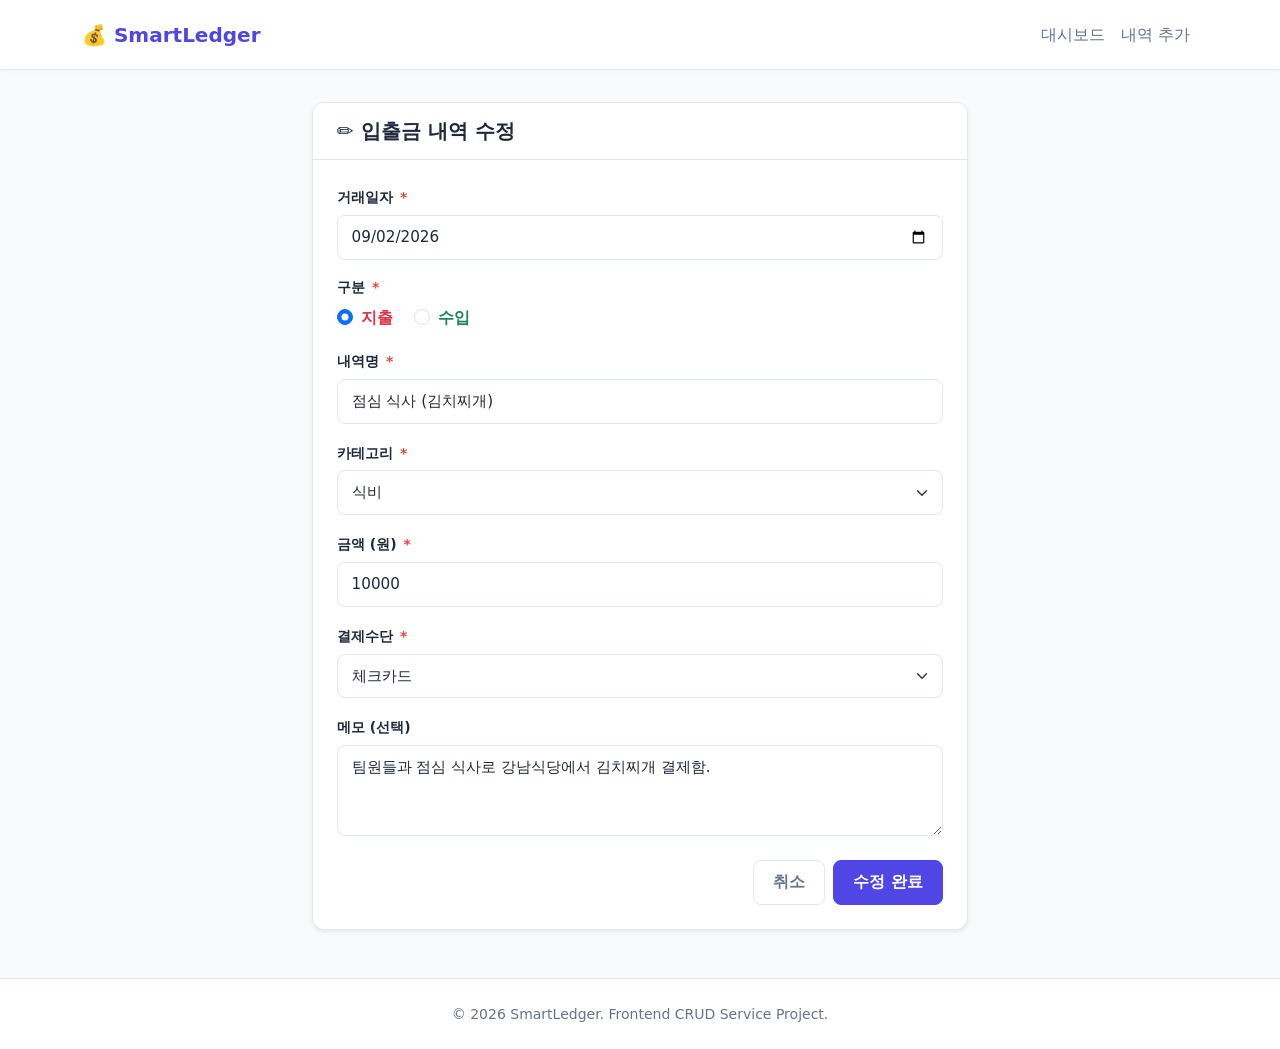
==== edit.html @ 36672fe5 "edit html done" ====
<!DOCTYPE html>
<html lang="ko">
<head>
  <meta charset="UTF-8">
  <meta name="viewport" content="width=device-width, initial-scale=1.0">
  <title>스마트 개인 가계부 - 내역 수정</title>
  <link href="https://cdn.jsdelivr.net/npm/bootstrap@5.3.3/dist/css/bootstrap.min.css" rel="stylesheet">
  <link rel="stylesheet" href="my.css">
</head>
<body>
  <nav class="navbar navbar-expand-lg">
    <div class="container">
      <a class="navbar-brand" href="index.html">💰 SmartLedger</a>
      <button class="navbar-toggler" type="button" data-bs-toggle="collapse" data-bs-target="#navbarNav">
        <span class="navbar-toggler-icon"></span>
      </button>
      <div class="collapse navbar-collapse" id="navbarNav">
        <ul class="navbar-nav ms-auto">
          <li class="nav-item"><a class="nav-link" href="index.html">대시보드</a></li>
          <li class="nav-item"><a class="nav-link" href="add.html">내역 추가</a></li>
        </ul>
      </div>
    </div>
  </nav>
  <main class="main-wrapper">
    <div class="container" style="max-width: 680px;">
      <div class="card shadow-sm">
        <div class="card-header bg-white py-3">
          <h5 class="fw-bold m-0">✏️ 입출금 내역 수정</h5>
        </div>
        <div class="card-body p-4">
          
          <form id="edit-form" novalidate>
            <div class="mb-3">
              <label for="date" class="form-label">거래일자 <span class="required-mark">*</span></label>
              <input type="date" class="form-control" id="date" value="2026-09-02" required>
              <div class="invalid-feedback">거래일자를 선택해 주세요.</div>
            </div>
            <div class="mb-3">
              <label class="form-label d-block">구분 <span class="required-mark">*</span></label>
              <div class="form-check form-check-inline">
                <input class="form-check-input" type="radio" name="type" id="type-expense" value="expense" checked>
                <label class="form-check-label text-danger fw-bold" for="type-expense">지출</label>
              </div>
              <div class="form-check form-check-inline">
                <input class="form-check-input" type="radio" name="type" id="type-income" value="income">
                <label class="form-check-label text-success fw-bold" for="type-income">수입</label>
              </div>
            </div>
            <div class="mb-3">
              <label for="title" class="form-label">내역명 <span class="required-mark">*</span></label>
              <input type="text" class="form-control" id="title" value="점심 식사 (김치찌개)" required>
              <div class="invalid-feedback">내역명을 입력해 주세요. (최소 2자 이상)</div>
            </div>
            <div class="mb-3">
              <label for="category" class="form-label">카테고리 <span class="required-mark">*</span></label>
              <select class="form-select" id="category" required>
                <option value="" disabled>카테고리를 선택하세요</option>
                <option value="식비" selected>식비</option>
                <option value="교통">교통</option>
                <option value="쇼핑/교양">쇼핑/교양</option>
                <option value="주거/통신">주거/통신</option>
                <option value="급여">급여</option>
                <option value="기타">기타</option>
              </select>
              <div class="invalid-feedback">카테고리를 선택해 주세요.</div>
            </div>
            <div class="mb-3">
              <label for="amount" class="form-label">금액 (원) <span class="required-mark">*</span></label>
              <input type="number" class="form-control" id="amount" value="10000" min="1" required>
              <div class="invalid-feedback">1원 이상의 올바른 금액을 입력해 주세요.</div>
            </div>
            <div class="mb-3">
              <label for="method" class="form-label">결제수단 <span class="required-mark">*</span></label>
              <select class="form-select" id="method" required>
                <option value="" disabled>결제수단을 선택하세요</option>
                <option value="신용카드">신용카드</option>
                <option value="체크카드" selected>체크카드</option>
                <option value="계좌이체">계좌이체</option>
                <option value="현금">현금</option>
              </select>
              <div class="invalid-feedback">결제수단을 선택해 주세요.</div>
            </div>
            <div class="mb-4">
              <label for="memo" class="form-label">메모 (선택)</label>
              <textarea class="form-control" id="memo" rows="3">팀원들과 점심 식사로 강남식당에서 김치찌개 결제함.</textarea>
            </div>
            <div class="d-flex justify-content-end gap-2">
              <a href="view.html" class="btn btn-outline-secondary">취소</a>
              <button type="submit" class="btn btn-primary">수정 완료</button>
            </div>

          </form>

        </div>
      </div>

    </div>
  </main>

  <footer class="text-center">
    <div class="container">
      <p class="mb-0">© 2026 SmartLedger. Frontend CRUD Service Project.</p>
    </div>
  </footer>

  <script src="https://cdn.jsdelivr.net/npm/bootstrap@5.3.3/dist/js/bootstrap.bundle.min.js"></script>
  <script>
    document.getElementById('edit-form').addEventListener('submit', function(event) {
      event.preventDefault(); 

      const date = document.getElementById('date');
      const title = document.getElementById('title');
      const category = document.getElementById('category');
      const amount = document.getElementById('amount');
      const method = document.getElementById('method');

      let isValid = true;
      if (!date.value) {
        date.classList.add('is-invalid');
        isValid = false;
      } else {
        date.classList.remove('is-invalid');
        date.classList.add('is-valid');
      }

      if (!title.value.trim() || title.value.trim().length < 2) {
        title.classList.add('is-invalid');
        isValid = false;
      } else {
        title.classList.remove('is-invalid');
        title.classList.add('is-valid');
      }
      if (!category.value) {
        category.classList.add('is-invalid');
        isValid = false;
      } else {
        category.classList.remove('is-invalid');
        category.classList.add('is-valid');
      }
      if (!amount.value || Number(amount.value) <= 0) {
        amount.classList.add('is-invalid');
        isValid = false;
      } else {
        amount.classList.remove('is-invalid');
        amount.classList.add('is-valid');
      }

      if (!method.value) {
        method.classList.add('is-invalid');
        isValid = false;
      } else {
        method.classList.remove('is-invalid');
        method.classList.add('is-valid');
      }
      if (isValid) {
        const isConfirmed = confirm('수정한 내용을 저장하시겠습니까?');
        if (isConfirmed) {
          alert('게시물이 수정되었습니다.');
          window.location.href = 'index.html'; 
        }
      }
    });
  </script>
</body>
</html>
---- my.css ----
/* ==========================================================================
   1. Global Root Variables & Reset
   ========================================================================== */
:root {
  --primary-color: #4f46e5;       /* 트렌디한 인디고 블루 */
  --primary-hover: #4338ca;
  --income-color: #10b981;        /* 수입: 에메랄드 그린 */
  --expense-color: #ef4444;       /* 지출: 코랄 레드 */
  --bg-color: #f8fafc;            /* 소프트 슬레이트 배경 */
  --card-bg: #ffffff;
  --text-primary: #1e293b;
  --text-muted: #64748b;
  --border-color: #e2e8f0;
  --radius-sm: 8px;
  --radius-md: 12px;
  --radius-lg: 16px;
  --shadow-sm: 0 1px 3px rgba(0, 0, 0, 0.05);
  --shadow-md: 0 4px 12px rgba(0, 0, 0, 0.05);
  --shadow-lg: 0 10px 25px -5px rgba(0, 0, 0, 0.08);
}

body {
  font-family: 'Pretendard', -apple-system, BlinkMacSystemFont, system-ui, Roboto, sans-serif;
  background-color: var(--bg-color);
  color: var(--text-primary);
  line-height: 1.6;
  min-height: 100vh;
  display: flex;
  flex-direction: column;
}

/* ==========================================================================
   2. Page Layout & Wrapper
   ========================================================================== */
.main-wrapper {
  flex: 1;
  padding-top: 2rem;
  padding-bottom: 3rem;
}

/* ==========================================================================
   3. Header & Navigation
   ========================================================================== */
.navbar {
  background-color: var(--card-bg) !important;
  box-shadow: var(--shadow-sm);
  border-bottom: 1px solid var(--border-color);
  padding: 0.85rem 0;
}

.navbar-brand {
  font-weight: 700;
  font-size: 1.25rem;
  color: var(--primary-color) !important;
  display: flex;
  align-items: center;
  gap: 0.5rem;
}

.nav-link {
  font-weight: 500;
  color: var(--text-muted) !important;
  transition: color 0.2s ease;
}

.nav-link:hover,
.nav-link.active {
  color: var(--primary-color) !important;
}

/* ==========================================================================
   4. Card Component (대시보드 요약 및 Form 감싸기)
   ========================================================================== */
.card {
  background-color: var(--card-bg);
  border: 1px solid var(--border-color);
  border-radius: var(--radius-md);
  box-shadow: var(--shadow-sm);
  transition: transform 0.2s ease, box-shadow 0.2s ease;
  overflow: hidden;
}

.card:hover {
  box-shadow: var(--shadow-md);
}

.card-header {
  background-color: transparent;
  border-bottom: 1px solid var(--border-color);
  padding: 1.25rem 1.5rem;
  font-weight: 700;
  color: var(--text-primary);
}

.card-body {
  padding: 1.5rem;
}

/* 수입/지출 카드 대시보드 커스텀 */
.stat-card {
  border-left: 4px solid var(--border-color);
}
.stat-card.income { border-left-color: var(--income-color); }
.stat-card.expense { border-left-color: var(--expense-color); }

.stat-amount {
  font-size: 1.75rem;
  font-weight: 700;
  letter-spacing: -0.5px;
}
.stat-amount.income { color: var(--income-color); }
.stat-amount.expense { color: var(--expense-color); }

/* ==========================================================================
   5. Form Controls (Input, Select, Textarea)
   ========================================================================== */
.form-label {
  font-size: 0.875rem;
  font-weight: 600;
  color: var(--text-primary);
  margin-bottom: 0.4rem;
}

.form-control,
.form-select {
  border: 1px solid var(--border-color);
  border-radius: var(--radius-sm);
  padding: 0.625rem 0.85rem;
  font-size: 0.95rem;
  color: var(--text-primary);
  background-color: #ffffff;
  transition: border-color 0.2s ease, box-shadow 0.2s ease;
}

.form-control:focus,
.form-select:focus {
  border-color: var(--primary-color);
  box-shadow: 0 0 0 3px rgba(79, 70, 229, 0.15);
  outline: none;
}

/* 필수 입력 마크 (*) */
.required-mark {
  color: var(--expense-color);
  margin-left: 2px;
}

/* Validation 에러 메세지 스타일 */
.invalid-feedback {
  font-size: 0.8rem;
  margin-top: 0.3rem;
}

/* ==========================================================================
   6. Buttons (CRUD 주요 액션 버튼)
   ========================================================================== */
.btn {
  font-weight: 600;
  border-radius: var(--radius-sm);
  padding: 0.6rem 1.2rem;
  transition: all 0.2s ease;
}

.btn-primary {
  background-color: var(--primary-color);
  border-color: var(--primary-color);
}

.btn-primary:hover,
.btn-primary:focus {
  background-color: var(--primary-hover);
  border-color: var(--primary-hover);
  transform: translateY(-1px);
}

.btn-outline-secondary {
  border-color: var(--border-color);
  color: var(--text-muted);
}

.btn-outline-secondary:hover {
  background-color: #f1f5f9;
  color: var(--text-primary);
  border-color: var(--border-color);
}

/* ==========================================================================
   7. Table / List (가계부 목록)
   ========================================================================== */
.table-responsive {
  border-radius: var(--radius-md);
  box-shadow: var(--shadow-sm);
  background-color: var(--card-bg);
  border: 1px solid var(--border-color);
}

.table {
  margin-bottom: 0;
  vertical-align: middle;
}

.table thead th {
  background-color: #f1f5f9;
  color: var(--text-muted);
  font-weight: 600;
  font-size: 0.85rem;
  text-transform: uppercase;
  letter-spacing: 0.5px;
  padding: 1rem;
  border-bottom: 1px solid var(--border-color);
}

.table tbody td {
  padding: 1rem;
  border-bottom: 1px solid var(--border-color);
  color: var(--text-primary);
  font-size: 0.95rem;
}

.table tbody tr:last-child td {
  border-bottom: none;
}

.table-hover tbody tr:hover {
  background-color: #f8fafc;
  cursor: pointer;
}

/* 뱃지 스타일 (수입/지출, 카테고리) */
.badge-income {
  background-color: rgba(16, 185, 129, 0.1);
  color: var(--income-color);
  font-weight: 600;
  padding: 0.35em 0.65em;
  border-radius: 6px;
}

.badge-expense {
  background-color: rgba(239, 68, 68, 0.1);
  color: var(--expense-color);
  font-weight: 600;
  padding: 0.35em 0.65em;
  border-radius: 6px;
}

/* ==========================================================================
   8. Footer
   ========================================================================== */
footer {
  background-color: var(--card-bg);
  border-top: 1px solid var(--border-color);
  padding: 1.5rem 0;
  margin-top: auto;
  color: var(--text-muted);
  font-size: 0.875rem;
}

/* ==========================================================================
   9. Responsive Web Design (RWD Media Queries)
   ========================================================================== */
@media (max-width: 768px) {
  .main-wrapper {
    padding-top: 1rem;
  }
  
  .card-body {
    padding: 1rem;
  }

  .stat-amount {
    font-size: 1.35rem;
  }

  .btn {
    width: 100%; /* 모바일에서 버튼 너비 전체 차지 */
    margin-bottom: 0.5rem;
  }

  /* 테이블 글자 크기 및 패딩 조절 */
  .table tbody td, .table thead th {
    padding: 0.75rem 0.5rem;
    font-size: 0.85rem;
  }
}
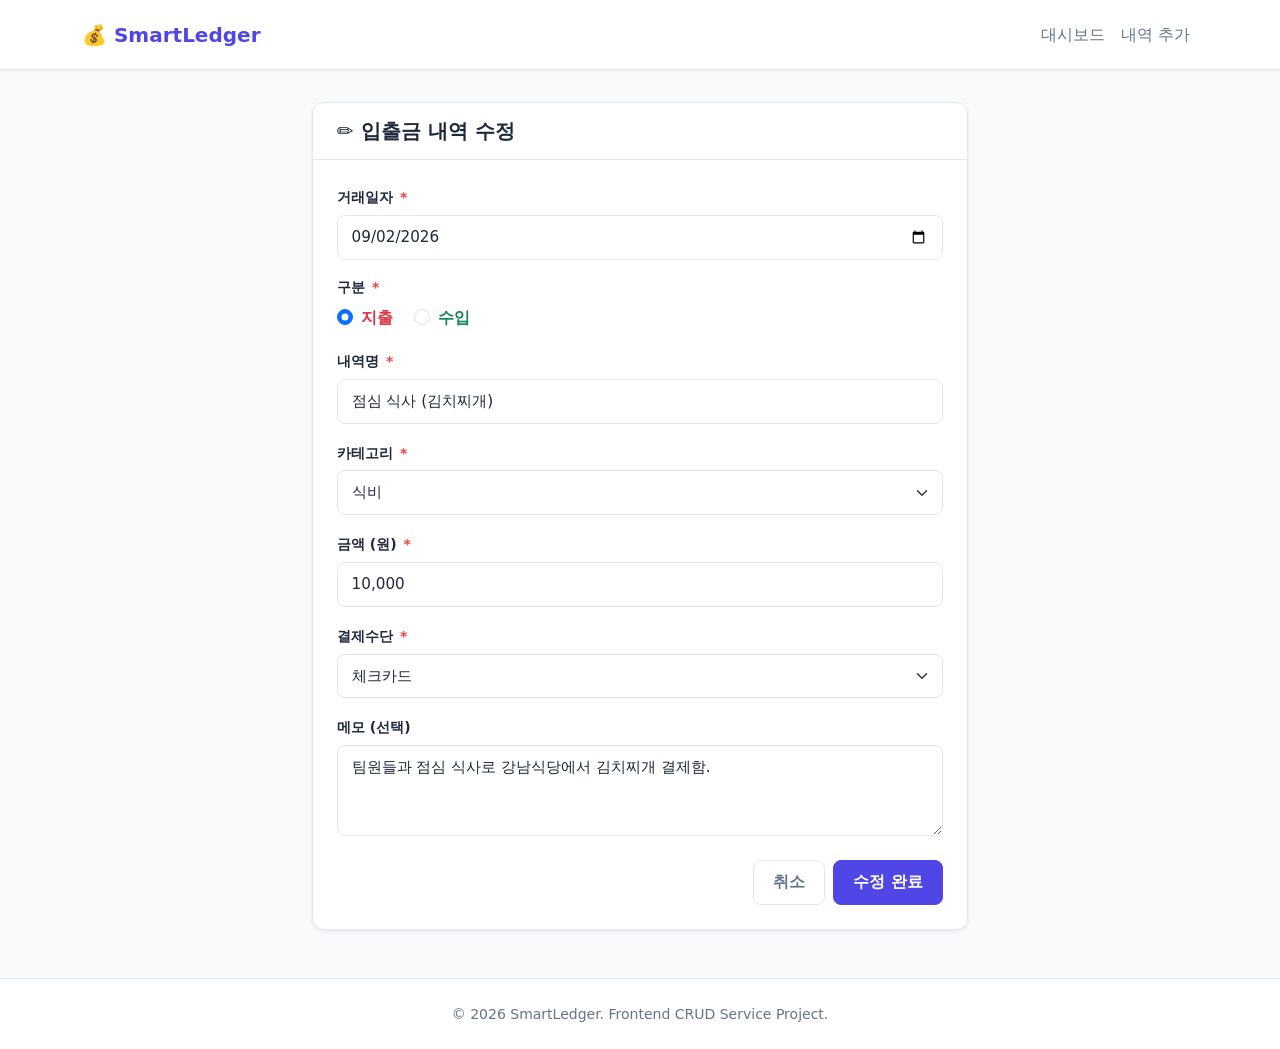
==== commit 40427f20: "add & edit change" ====
--- a/edit.html
+++ b/edit.html
@@ -26,49 +26,49 @@
     <div class="container" style="max-width: 680px;">
       <div class="card shadow-sm">
         <div class="card-header bg-white py-3">
-          <h5 class="fw-bold m-0">✏️ 입출금 내역 수정</h5>
+            <h5 class="fw-bold m-0">✏️ 입출금 내역 수정</h5>
         </div>
         <div class="card-body p-4">
           
           <form id="edit-form" novalidate>
             <div class="mb-3">
-              <label for="date" class="form-label">거래일자 <span class="required-mark">*</span></label>
-              <input type="date" class="form-control" id="date" value="2026-09-02" required>
-              <div class="invalid-feedback">거래일자를 선택해 주세요.</div>
+                <label for="date" class="form-label">거래일자 <span class="required-mark">*</span></label>
+                <input type="date" class="form-control" id="date" value="2026-09-02" required>
+                <div class="invalid-feedback">거래일자를 선택해 주세요.</div>
             </div>
             <div class="mb-3">
               <label class="form-label d-block">구분 <span class="required-mark">*</span></label>
               <div class="form-check form-check-inline">
-                <input class="form-check-input" type="radio" name="type" id="type-expense" value="expense" checked>
-                <label class="form-check-label text-danger fw-bold" for="type-expense">지출</label>
+                    <input class="form-check-input" type="radio" name="type" id="type-expense" value="expense" checked>
+                    <label class="form-check-label text-danger fw-bold" for="type-expense">지출</label>
               </div>
               <div class="form-check form-check-inline">
-                <input class="form-check-input" type="radio" name="type" id="type-income" value="income">
-                <label class="form-check-label text-success fw-bold" for="type-income">수입</label>
-              </div>
+                    <input class="form-check-input" type="radio" name="type" id="type-income" value="income">
+                    <label class="form-check-label text-success fw-bold" for="type-income">수입</label>
+                </div>
             </div>
             <div class="mb-3">
-              <label for="title" class="form-label">내역명 <span class="required-mark">*</span></label>
-              <input type="text" class="form-control" id="title" value="점심 식사 (김치찌개)" required>
-              <div class="invalid-feedback">내역명을 입력해 주세요. (최소 2자 이상)</div>
+                <label for="title" class="form-label">내역명 <span class="required-mark">*</span></label>
+                <input type="text" class="form-control" id="title" value="점심 식사 (김치찌개)" required>
+                <div class="invalid-feedback">내역명을 입력해 주세요. (최소 2자 이상)</div>
             </div>
             <div class="mb-3">
-              <label for="category" class="form-label">카테고리 <span class="required-mark">*</span></label>
-              <select class="form-select" id="category" required>
-                <option value="" disabled>카테고리를 선택하세요</option>
-                <option value="식비" selected>식비</option>
-                <option value="교통">교통</option>
-                <option value="쇼핑/교양">쇼핑/교양</option>
-                <option value="주거/통신">주거/통신</option>
-                <option value="급여">급여</option>
-                <option value="기타">기타</option>
-              </select>
-              <div class="invalid-feedback">카테고리를 선택해 주세요.</div>
+                <label for="category" class="form-label">카테고리 <span class="required-mark">*</span></label>
+                <select class="form-select" id="category" required>
+                    <option value="" disabled>카테고리를 선택하세요</option>
+                    <option value="식비" selected>식비</option>
+                    <option value="교통">교통</option>
+                    <option value="쇼핑/교양">쇼핑/교양</option>
+                    <option value="주거/통신">주거/통신</option>
+                    <option value="급여">급여</option>
+                    <option value="기타">기타</option>
+                </select>
+                <div class="invalid-feedback">카테고리를 선택해 주세요.</div>
             </div>
             <div class="mb-3">
-              <label for="amount" class="form-label">금액 (원) <span class="required-mark">*</span></label>
-              <input type="number" class="form-control" id="amount" value="10000" min="1" required>
-              <div class="invalid-feedback">1원 이상의 올바른 금액을 입력해 주세요.</div>
+                <label for="amount" class="form-label">금액 (원) <span class="required-mark">*</span></label>
+                    <input type="text" class="form-control" id="amount" value="10,000" oninput="formatCurrency(this)" required>
+                <div class="invalid-feedback">1원 이상의 올바른 금액을 입력해 주세요.</div>
             </div>
             <div class="mb-3">
               <label for="method" class="form-label">결제수단 <span class="required-mark">*</span></label>
@@ -106,8 +106,17 @@
 
   <script src="https://cdn.jsdelivr.net/npm/bootstrap@5.3.3/dist/js/bootstrap.bundle.min.js"></script>
   <script>
+    function formatCurrency(input) {
+      let value = input.value.replace(/[^0-9]/g, '');
+      if (value) {
+        input.value = Number(value).toLocaleString('ko-KR');
+      } else {
+        input.value = '';
+      }
+    }
+
     document.getElementById('edit-form').addEventListener('submit', function(event) {
-      event.preventDefault(); 
+      event.preventDefault();
 
       const date = document.getElementById('date');
       const title = document.getElementById('title');
@@ -116,6 +125,7 @@
       const method = document.getElementById('method');
 
       let isValid = true;
+
       if (!date.value) {
         date.classList.add('is-invalid');
         isValid = false;
@@ -131,6 +141,7 @@
         title.classList.remove('is-invalid');
         title.classList.add('is-valid');
       }
+
       if (!category.value) {
         category.classList.add('is-invalid');
         isValid = false;
@@ -138,7 +149,9 @@
         category.classList.remove('is-invalid');
         category.classList.add('is-valid');
       }
-      if (!amount.value || Number(amount.value) <= 0) {
+
+      const rawAmount = amount.value.replace(/,/g, '');
+      if (!rawAmount || Number(rawAmount) <= 0) {
         amount.classList.add('is-invalid');
         isValid = false;
       } else {
@@ -153,11 +166,12 @@
         method.classList.remove('is-invalid');
         method.classList.add('is-valid');
       }
+
       if (isValid) {
         const isConfirmed = confirm('수정한 내용을 저장하시겠습니까?');
         if (isConfirmed) {
           alert('게시물이 수정되었습니다.');
-          window.location.href = 'index.html'; 
+          window.location.href = 'index.html';
         }
       }
     });
